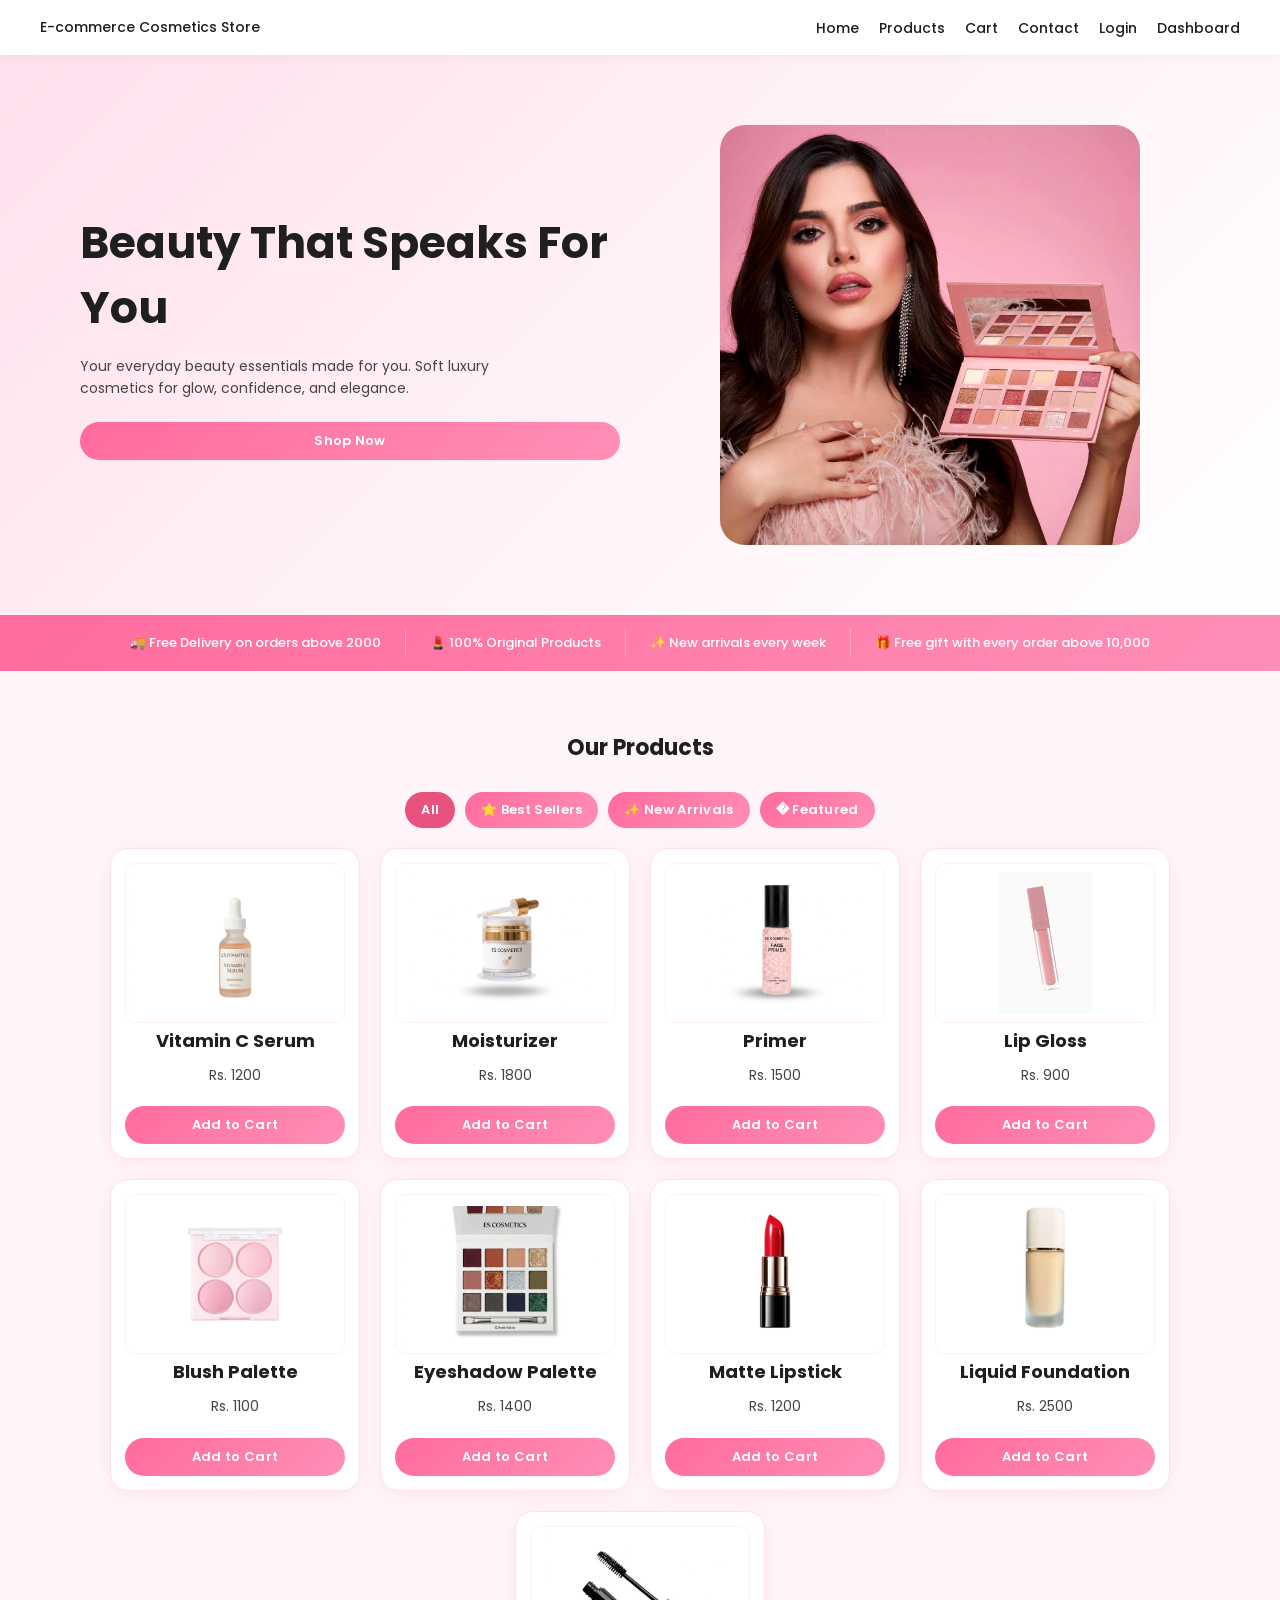
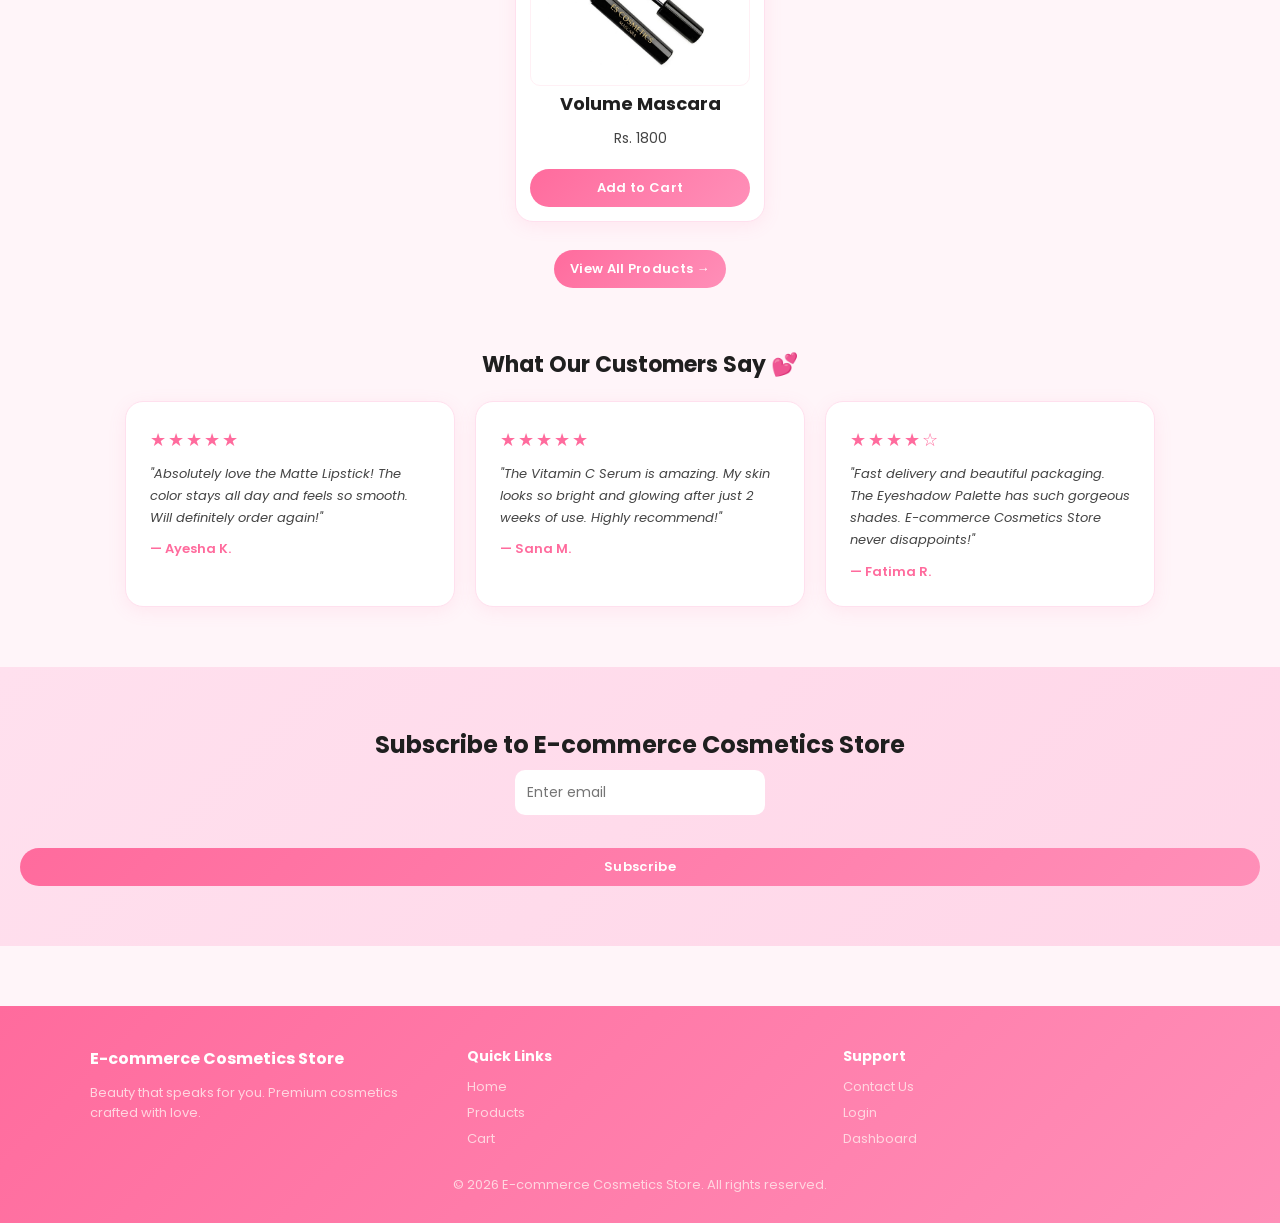
==== index.html @ 3778a5a8 "Final submission - E-commerce Cosmetics Store" ====
<!DOCTYPE html>
<html lang="en">
<head>
<meta charset="UTF-8">
<meta name="viewport" content="width=device-width, initial-scale=1.0">
<title>E-commerce Cosmetics Store</title>
<link href="https://fonts.googleapis.com/css2?family=Poppins:wght@300;400;500;600;700&display=swap" rel="stylesheet">
<link rel="stylesheet" href="cssFile/globalStyles.css">
</head>
<body>

<!-- NAVBAR -->
<nav>
  <a href="index.html">E-commerce Cosmetics Store</a>
  <button class="menu-toggle" id="menuToggle" aria-expanded="false">
    <span></span><span></span><span></span>
  </button>
  <ul id="navMenu">
    <li><a href="index.html">Home</a></li>
    <li><a href="pages/products.html">Products</a></li>
    <li><a href="pages/cart.html">Cart <span id="cartCount"></span></a></li>
    <li><a href="pages/contact.html">Contact</a></li>
    <li><a href="pages/login.html">Login</a></li>
    <li><a href="pages/dashboard.html">Dashboard</a></li>
  </ul>
</nav>

<!-- HERO -->
<section class="hero">
  <div class="hero-text">
    <h1>Beauty That Speaks For You</h1>
    <p>Your everyday beauty essentials made for you. Soft luxury cosmetics for glow, confidence, and elegance.</p>
    <button onclick="window.location.href='pages/products.html'">Shop Now</button>
  </div>
  <div class="hero-img">
    <img src="sources/models.jpeg" alt="Model">
  </div>
</section>

<!-- PROMOTIONAL BANNER -->
<div class="promo-banner">
  <div class="promo-item">🚚 Free Delivery on orders above 2000</div>
  <div class="promo-item">💄 100% Original Products</div>
  <div class="promo-item">✨ New arrivals every week</div>
  <div class="promo-item">🎁 Free gift with every order above 10,000</div>
</div>

<!-- PRODUCTS SECTION WITH FILTER -->
<div class="home-products-section">

  <h2 class="section-title">Our Products</h2>

  <!-- FILTER BUTTONS -->
  <div class="filter-bar">
    <button class="filter-btn active" onclick="homeFilter('all', this)">All</button>
    <button class="filter-btn" onclick="homeFilter('bestseller', this)">⭐ Best Sellers</button>
    <button class="filter-btn" onclick="homeFilter('new', this)">✨ New Arrivals</button>
    <button class="filter-btn" onclick="homeFilter('featured', this)">� Featured</button>
  </div>

  <!-- ALL CARDS WITH TAGS -->
  <div class="card-container" id="homeProducts">

    <!-- BEST SELLERS -->
    <div class="card" data-home="bestseller">
      <img src="sources/vitamin c.jpeg" alt="Vitamin C Serum">
      <h3>Vitamin C Serum</h3>
      <p>Rs. 1200</p>
      <button onclick="addToCart('Vitamin C Serum',1200,this)">Add to Cart</button>
    </div>

    <div class="card" data-home="bestseller">
      <img src="sources/moisturizers.jpeg" alt="Moisturizer">
      <h3>Moisturizer</h3>
      <p>Rs. 1800</p>
      <button onclick="addToCart('Moisturizer',1800,this)">Add to Cart</button>
    </div>

    <div class="card" data-home="bestseller">
      <img src="sources/primerr.jpeg" alt="Primer">
      <h3>Primer</h3>
      <p>Rs. 1500</p>
      <button onclick="addToCart('Primer',1500,this)">Add to Cart</button>
    </div>

    <!-- NEW ARRIVALS -->
    <div class="card" data-home="new">
      <img src="sources/gloss.jpeg" alt="Lip Gloss">
      <h3>Lip Gloss</h3>
      <p>Rs. 900</p>
      <button onclick="addToCart('Lip Gloss',900,this)">Add to Cart</button>
    </div>

    <div class="card" data-home="new">
      <img src="sources/blushes.jpeg" alt="Blush Palette">
      <h3>Blush Palette</h3>
      <p>Rs. 1100</p>
      <button onclick="addToCart('Blush Palette',1100,this)">Add to Cart</button>
    </div>

    <div class="card" data-home="new">
      <img src="sources/palette.jpeg" alt="Eyeshadow Palette">
      <h3>Eyeshadow Palette</h3>
      <p>Rs. 1400</p>
      <button onclick="addToCart('Eyeshadow Palette',1400,this)">Add to Cart</button>
    </div>

    <!-- FEATURED -->
    <div class="card" data-home="featured">
      <img src="sources/lipstick1.jpeg" alt="Matte Lipstick">
      <h3>Matte Lipstick</h3>
      <p>Rs. 1200</p>
      <button onclick="addToCart('Matte Lipstick',1200,this)">Add to Cart</button>
    </div>

    <div class="card" data-home="featured">
      <img src="sources/foundation.jpg" alt="Foundation">
      <h3>Liquid Foundation</h3>
      <p>Rs. 2500</p>
      <button onclick="addToCart('Liquid Foundation',2500,this)">Add to Cart</button>
    </div>

    <div class="card" data-home="featured">
      <img src="sources/maskara.jpeg" alt="Mascara">
      <h3>Volume Mascara</h3>
      <p>Rs. 1800</p>
      <button onclick="addToCart('Volume Mascara',1800,this)">Add to Cart</button>
    </div>

  </div>

  <!-- VIEW ALL BUTTON -->
  <div class="filter-bar">
    <button onclick="window.location.href='pages/products.html'">View All Products →</button>
  </div>

</div>

<!-- CUSTOMER REVIEWS -->
<h2 class="section-title">What Our Customers Say 💕</h2>
<div class="reviews-container">

  <div class="review-card">
    <div class="review-stars">★★★★★</div>
    <p>"Absolutely love the Matte Lipstick! The color stays all day and feels so smooth. Will definitely order again!"</p>
    <div class="review-author">— Ayesha K.</div>
  </div>

  <div class="review-card">
    <div class="review-stars">★★★★★</div>
    <p>"The Vitamin C Serum is amazing. My skin looks so bright and glowing after just 2 weeks of use. Highly recommend!"</p>
    <div class="review-author">— Sana M.</div>
  </div>

  <div class="review-card">
    <div class="review-stars">★★★★☆</div>
    <p>"Fast delivery and beautiful packaging. The Eyeshadow Palette has such gorgeous shades. E-commerce Cosmetics Store never disappoints!"</p>
    <div class="review-author">— Fatima R.</div>
  </div>

</div>

<!-- NEWSLETTER -->
<div class="newsletter">
  <h2>Subscribe to E-commerce Cosmetics Store</h2>
  <input id="subEmail" type="email" placeholder="Enter email">
  <br><br>
  <button onclick="subscribe()">Subscribe</button>
</div>

<!-- FOOTER -->
<footer>
  <div class="footer-container">
    <div>
      <h2>E-commerce Cosmetics Store</h2>
      <p>Beauty that speaks for you. Premium cosmetics crafted with love.</p>
    </div>
    <div>
      <h3>Quick Links</h3>
      <a href="index.html">Home</a>
      <a href="pages/products.html">Products</a>
      <a href="pages/cart.html">Cart</a>
    </div>
    <div>
      <h3>Support</h3>
      <a href="pages/contact.html">Contact Us</a>
      <a href="pages/login.html">Login</a>
      <a href="pages/dashboard.html">Dashboard</a>
    </div>
  </div>
  <p>© 2026 E-commerce Cosmetics Store. All rights reserved.</p>
</footer>

<script src="jsFile/jsFunction.js"></script>
<script>
  window.onload = function(){
    initNavbar();
    updateCartCount();
  };

  function initNavbar() {
    let toggle = document.getElementById('menuToggle');
    let menu = document.getElementById('navMenu');
    if (toggle && menu) {
      toggle.addEventListener('click', () => menu.classList.toggle('open'));
    }
  }

  function homeFilter(type, btn) {
    /* update active button */
    document.querySelectorAll('.filter-btn').forEach(b => b.classList.remove('active'));
    btn.classList.add('active');
    /* show/hide cards */
    document.querySelectorAll('#homeProducts .card').forEach(card => {
      card.style.display = (type === 'all' || card.dataset.home === type) ? 'flex' : 'none';
    });
  }
</script>
</body>
</html>
---- cssFile/globalStyles.css ----
/* =========================================================
   DESIGN SYSTEM — E-commerce Cosmetics Store
   ========================================================= */
:root {
  --brand-primary-color:    #ff6b9d;
  --brand-secondary-color:  #ff8fb8;
  --brand-third-color:      #ffd6e8;
  --brand-fourth-color:     #e8527f;
  --brand-accent-color:     #ffe0ee;

  --bg-main:  #fff5f9;
  --bg-card:  #ffffff;
  --text-primary-color:     #1f1f1f;
  --text-secondary-color:   #444444;
  --text-muted-color:       #888888;
  --text-focus-color:       #ff6b8a;
  --text-highlighted-color: #e05575;

  --border-primary-color:     #ffd6e0;
  --border-secondary-color:   #ff8fa3;
  --border-muted-color:       #f0d0d8;
  --border-focus-color:       #ff6b8a;
  --border-highlighted-color: #e05575;

  --radius-sm: 6px;
  --radius-md: 15px;
  --transition: 0.3s ease;
}

/* =========================================================
   DARK MODE
   ========================================================= */
[data-theme="dark"] {
  --bg-main:  #1a0a10;
  --bg-card:  #2a1020;
  --text-primary-color:     #f5e6ea;
  --text-secondary-color:   #d4b8c0;
  --text-muted-color:       #9a7a85;
  --text-focus-color:       #ff8fb8;
  --text-highlighted-color: #ffccd5;
  --border-primary-color:   #4a2030;
  --border-secondary-color: #ff8fb8;
  --border-muted-color:     #3a1828;
  --border-focus-color:     #ff6b9d;
  --border-highlighted-color: #e8527f;
}

/* =========================================================
   DISCOUNT BADGE on cards
   ========================================================= */
.card {
  position: relative;
}

.badge-discount {
  position: absolute;
  top: 10px;
  left: 10px;
  background: #e8527f;
  color: white;
  font-size: 11px;
  font-weight: 700;
  padding: 3px 8px;
  border-radius: 20px;
  z-index: 2;
  letter-spacing: 0.3px;
}

.price-old {
  text-decoration: line-through;
  color: var(--text-muted-color);
  font-size: 12px;
  margin: 0;
}

.price-new {
  color: var(--brand-primary-color);
  font-weight: 700;
  font-size: 15px;
  margin: 0;
}

/* =========================================================
   SORT + FILTER TOPBAR
   ========================================================= */
.topbar {
  display: flex;
  justify-content: space-between;
  align-items: center;
  flex-wrap: wrap;
  gap: 10px;
  margin: 16px 0 8px;
}

.topbar select {
  width: auto;
  padding: 8px 14px;
  border-radius: 20px;
  font-size: 13px;
  border: 1px solid var(--border-primary-color);
}

/* =========================================================
   ACTIVE FILTER TAG (like cozmetica price tag with X)
   ========================================================= */
.active-filters {
  display: flex;
  flex-wrap: wrap;
  gap: 8px;
  margin: 8px 12px;
}

.filter-tag {
  display: flex;
  align-items: center;
  gap: 6px;
  background: white;
  border: 1px solid var(--border-primary-color);
  border-radius: 20px;
  padding: 4px 12px;
  font-size: 12px;
  color: var(--text-secondary-color);
}

.filter-tag button {
  background: none;
  border: none;
  color: var(--text-muted-color);
  font-size: 14px;
  padding: 0;
  margin: 0;
  width: auto;
  cursor: pointer;
  line-height: 1;
}

.filter-tag button:hover {
  color: var(--brand-primary-color);
  background: none;
  transform: none;
  box-shadow: none;
}

/* =========================================================
   ACCORDION FILTER SIDEBAR (categories page)
   ========================================================= */
.filter-layout {
  display: flex;
  gap: 24px;
  align-items: flex-start;
  max-width: 1100px;
  margin: 0 auto;
  padding: 0 20px;
}

.filter-sidebar {
  width: 220px;
  min-width: 200px;
  background: white;
  border-radius: var(--radius-md);
  box-shadow: 0 4px 18px rgba(255,107,157,0.1);
  border: 1px solid #ffe0ee;
  padding: 16px 0;
  flex-shrink: 0;
}

.filter-sidebar h3 {
  padding: 0 16px 12px;
  font-size: 14px;
  font-weight: 700;
  text-transform: uppercase;
  letter-spacing: 0.5px;
  color: var(--text-primary-color);
  border-bottom: 1px solid #ffe0ee;
  margin-bottom: 0;
}

.accordion-item {
  border-bottom: 1px solid #ffe0ee;
}

.accordion-header {
  display: flex;
  justify-content: space-between;
  align-items: center;
  padding: 12px 16px;
  cursor: pointer;
  font-size: 14px;
  font-weight: 500;
  color: var(--text-primary-color);
  transition: background var(--transition);
  user-select: none;
}

.accordion-header:hover { background: #fff5f9; }

.accordion-header span { font-size: 16px; color: var(--brand-primary-color); }

.accordion-body {
  max-height: 0;
  overflow: hidden;
  transition: max-height 0.35s ease;
}

.accordion-body a {
  display: block;
  padding: 8px 16px 8px 28px;
  font-size: 13px;
  color: var(--text-secondary-color);
  text-decoration: none;
  transition: color var(--transition);
}

.accordion-body a:hover { color: var(--brand-primary-color); }

.accordion-header.active { color: var(--brand-primary-color); background: #fff5f9; }
.accordion-header.active span { transform: none; }

.filter-sidebar-bottom {
  padding: 14px 16px 4px;
}

.filter-sidebar-bottom input {
  margin-bottom: 8px;
}

.filter-products-area { flex: 1; }

@media (max-width: 768px) {
  .filter-layout { flex-direction: column; }
  .filter-sidebar { width: 100%; min-width: unset; }
}
body {
  margin: 0;
  font-family: 'Poppins', sans-serif;
  background: var(--bg-main);
  color: var(--text-primary-color);
}

html { scroll-behavior: smooth; }

h1 { font-size: 44px; margin: 0; color: var(--text-primary-color); }
h2 { font-size: 24px; margin: 0 0 8px; color: var(--text-primary-color); }
h3 { font-size: 18px; margin: 0 0 6px; color: var(--text-primary-color); }
h4 { font-size: 15px; margin: 0 0 4px; color: var(--text-secondary-color); }
p  { font-size: 14px; line-height: 1.6; color: var(--text-secondary-color); margin: 0 0 8px; }

/* =========================================================
   BUTTON
   ========================================================= */
button {
  padding: 9px 16px;
  border: none;
  border-radius: 20px;
  background: linear-gradient(135deg, #ff6b9d, #ff8fb8);
  color: white;
  cursor: pointer;
  font-weight: 600;
  font-family: 'Poppins', sans-serif;
  font-size: 13px;
  transition: var(--transition);
  margin-top: 8px;
  width: 100%;
  letter-spacing: 0.3px;
}

button:hover {
  background: linear-gradient(135deg, #e8527f, #ff6b9d);
  transform: translateY(-2px);
  box-shadow: 0 6px 16px rgba(255, 107, 157, 0.45);
}

/* Buy Now — soft outline style */
button.btn-outline {
  background: white;
  color: #ff6b9d;
  border: 2px solid #ff6b9d;
  margin-top: 6px;
  font-weight: 600;
}

button.btn-outline:hover {
  background: linear-gradient(135deg, #ff6b9d, #ff8fb8);
  color: white;
  border-color: transparent;
}

/* =========================================================
   LINK BUTTON
   ========================================================= */
.link-button {
  display: inline-block;
  padding: 9px 20px;
  border-radius: 25px;
  background: var(--brand-primary-color);
  color: white;
  text-decoration: none;
  font-size: 14px;
  font-weight: 600;
  transition: var(--transition);
}

.link-button:hover {
  background: var(--brand-fourth-color);
  transform: translateY(-2px);
}

/* =========================================================
   SELECT
   ========================================================= */
select {
  width: 100%;
  padding: 10px 12px;
  border: 1px solid var(--border-primary-color);
  border-radius: var(--radius-sm);
  background: white;
  color: var(--text-primary-color);
  font-family: 'Poppins', sans-serif;
  font-size: 14px;
  cursor: pointer;
  transition: var(--transition);
  box-sizing: border-box;
}

select:hover  { border-color: var(--border-secondary-color); }
select:focus  { outline: none; border-color: var(--border-focus-color); }
select:disabled { opacity: 0.5; cursor: not-allowed; }

.select-container { position: relative; width: 100%; }

/* =========================================================
   NAVBAR
   ========================================================= */
nav {
  display: flex;
  justify-content: space-between;
  align-items: center;
  padding: 15px 40px;
  background: white;
  box-shadow: 0 2px 10px rgba(0,0,0,0.05);
  position: sticky;
  top: 0;
  z-index: 100;
}

nav > a {
  color: var(--brand-primary-color);
  font-weight: 700;
  font-size: 22px;
  text-decoration: none;
}

nav ul {
  display: flex;
  gap: 20px;
  list-style: none;
  margin: 0;
  padding: 0;
  align-items: center;
}

nav a {
  text-decoration: none;
  color: var(--text-primary-color);
  font-weight: 500;
  font-size: 14px;
  transition: color var(--transition);
}

nav a:hover { color: var(--brand-primary-color); }

nav li { position: relative; }

nav .dropdown-menu {
  display: none;
  position: absolute;
  top: 100%;
  left: 0;
  background: white;
  border: 1px solid var(--border-primary-color);
  border-radius: var(--radius-sm);
  min-width: 160px;
  box-shadow: 0 4px 12px rgba(0,0,0,0.1);
  flex-direction: column;
  padding: 6px 0;
}

nav .dropdown:hover .dropdown-menu { display: flex; }

nav .dropdown-menu a { padding: 8px 16px; display: block; font-size: 13px; }

nav button {
  padding: 7px 18px;
  font-size: 13px;
  border-radius: 20px;
  margin-top: 0;
  width: auto;
}

nav button:hover { transform: none; box-shadow: none; }

/* filter bar buttons also not full width */
.filter-btn { width: auto; }
.filter-bar button { width: auto; }
.form-container button { width: 100%; }
.checkout-form button  { width: 100%; }
.stat-card button      { width: auto; }

/* =========================================================
   HAMBURGER
   ========================================================= */
.menu-toggle {
  display: none;
  flex-direction: column;
  gap: 5px;
  cursor: pointer;
  background: none;
  border: none;
  padding: 4px;
  box-shadow: none;
  border-radius: 0;
  transform: none;
}

.menu-toggle:hover { background: none; box-shadow: none; transform: none; }

.menu-toggle span {
  display: block;
  width: 24px;
  height: 2px;
  background: var(--text-primary-color);
  border-radius: 2px;
}

/* =========================================================
   MOBILE NAVBAR
   ========================================================= */
@media (max-width: 768px) {
  .menu-toggle { display: flex; }

  nav ul {
    display: none;
    flex-direction: column;
    gap: 0;
    position: absolute;
    top: 60px;
    left: 0;
    width: 100%;
    background: white;
    box-shadow: 0 4px 10px rgba(0,0,0,0.1);
    padding: 10px 0;
  }

  nav ul.open { display: flex; }
  nav ul li   { padding: 10px 20px; }
  nav ul li a { font-size: 15px; }

  nav .dropdown:hover .dropdown-menu { display: none; }
  nav .dropdown-menu { position: static; box-shadow: none; border: none; }
}

/* =========================================================
   PAGE CONTENT
   ========================================================= */
.page {
  max-width: 1100px;
  margin: 0 auto;
  padding: 30px 20px;
}

/* =========================================================
   HERO
   ========================================================= */
.hero {
  display: flex;
  align-items: center;
  justify-content: space-between;
  padding: 70px 80px;
  gap: 40px;
  background: linear-gradient(135deg, #ffe0ee 0%, #fff5f9 60%, #ffffff 100%);
}

.hero-text { flex: 1; }

.hero-text p { margin-top: 15px; max-width: 420px; }

.hero-text button { margin-top: 15px; }

.hero-img {
  flex: 1;
  display: flex;
  justify-content: center;
  align-items: center;
}

.hero-img img {
  width: 100%;
  max-width: 420px;
  height: 420px;
  object-fit: contain;
  border-radius: 25px;
  mix-blend-mode: multiply;
  filter: contrast(1.05) brightness(1.05);
}

/* =========================================================
   CONTACT PAGE — split layout like Wix sample
   ========================================================= */
.contact-page {
  display: flex;
  gap: 60px;
  max-width: 1000px;
  margin: 60px auto;
  padding: 0 30px;
  flex-wrap: wrap;
  align-items: flex-start;
}

.contact-left {
  flex: 1;
  min-width: 260px;
}

.contact-left h1 {
  font-size: 38px;
  color: var(--brand-primary-color);
  margin-bottom: 10px;
}

.contact-tagline {
  color: var(--brand-primary-color);
  font-weight: 600;
  font-size: 15px;
  margin-bottom: 12px;
}

.contact-detail {
  display: flex;
  align-items: flex-start;
  gap: 12px;
  margin: 16px 0;
}

.contact-detail span { font-size: 22px; margin-top: 2px; }
.contact-detail p    { margin: 2px 0; font-size: 13px; }

.social-links {
  display: flex;
  gap: 12px;
  margin-top: 20px;
}

.social-links a {
  font-size: 20px;
  background: #fff0f5;
  border: 1px solid #ffd6e0;
  border-radius: 12px;
  width: 46px;
  height: 46px;
  display: flex;
  align-items: center;
  justify-content: center;
  text-decoration: none;
  color: var(--brand-primary-color);
  transition: var(--transition);
}

.social-links a:hover { transform: translateY(-3px); box-shadow: 0 6px 16px rgba(255,107,157,0.3); }
.social-links a[title="Instagram"]:hover { background: #e1306c; color: white; border-color: #e1306c; }
.social-links a[title="WhatsApp"]:hover  { background: #25d366; color: white; border-color: #25d366; }
.social-links a[title="TikTok"]:hover    { background: #000000; color: white; border-color: #000000; }
.social-links a[title="Email"]:hover     { background: var(--brand-primary-color); color: white; border-color: var(--brand-primary-color); }

.contact-right {
  flex: 1;
  min-width: 280px;
  background: white;
  border-radius: 18px;
  padding: 32px;
  box-shadow: 0 4px 20px rgba(255,107,157,0.1);
  border: 1px solid #ffe0ee;
}

.contact-name-row {
  display: flex;
  gap: 16px;
}

.contact-name-row > div { flex: 1; }

.contact-right button {
  width: 100%;
  margin-top: 8px;
  padding: 12px;
  border-radius: 25px;
  font-size: 15px;
}

@media (max-width: 768px) {
  .contact-page { flex-direction: column; gap: 30px; }
  .contact-name-row { flex-direction: column; gap: 0; }
}
.contact-layout {
  display: flex;
  gap: 30px;
  flex-wrap: wrap;
  margin-top: 30px;
}

.contact-form-box {
  flex: 1;
  min-width: 280px;
  background: white;
  border-radius: 18px;
  padding: 30px;
  box-shadow: 0 4px 18px rgba(255,107,157,0.1);
  border: 1px solid #ffe0ee;
}

.contact-form-box h3 {
  margin-bottom: 20px;
  color: var(--brand-primary-color);
}

.contact-form-box button {
  width: 100%;
  margin-top: 8px;
  padding: 12px;
  border-radius: 25px;
  font-size: 15px;
}

.contact-info-box {
  flex: 1;
  min-width: 260px;
  display: flex;
  flex-direction: column;
  gap: 16px;
}

.contact-info-card {
  display: flex;
  align-items: flex-start;
  gap: 16px;
  background: white;
  border-radius: 14px;
  padding: 18px 20px;
  box-shadow: 0 4px 14px rgba(255,107,157,0.08);
  border: 1px solid #ffe0ee;
  transition: transform var(--transition), box-shadow var(--transition);
}

.contact-info-card:hover {
  transform: translateY(-3px);
  box-shadow: 0 8px 22px rgba(255,107,157,0.2);
}

.contact-info-icon {
  font-size: 28px;
  min-width: 40px;
  text-align: center;
}

.contact-info-card h4 {
  color: var(--brand-primary-color);
  font-size: 14px;
  font-weight: 600;
  margin-bottom: 4px;
  text-transform: none;
  letter-spacing: 0;
}

.contact-info-card p {
  font-size: 13px;
  margin: 2px 0;
  color: var(--text-secondary-color);
}

.social-links {
  display: flex;
  flex-wrap: wrap;
  gap: 8px;
  margin-top: 4px;
}

.social-links a {
  font-size: 12px;
  font-weight: 500;
  color: var(--brand-primary-color);
  background: #fff0f5;
  padding: 4px 12px;
  border-radius: 20px;
  text-decoration: none;
  border: 1px solid #ffd6e0;
  transition: var(--transition);
}

.social-links a:hover {
  background: var(--brand-primary-color);
  color: white;
}

/* =========================================================
   PROMOTIONAL BANNER
   ========================================================= */
.promo-banner {
  display: flex;
  flex-wrap: wrap;
  justify-content: center;
  gap: 0;
  background: linear-gradient(135deg, #ff6b9d, #ff8fb8);
  padding: 14px 20px;
}

.promo-item {
  color: white;
  font-size: 13px;
  font-weight: 500;
  padding: 4px 24px;
  border-right: 1px solid rgba(255,255,255,0.3);
}

.promo-item:last-child { border-right: none; }

/* =========================================================
   CUSTOMER REVIEWS
   ========================================================= */
.reviews-container {
  display: flex;
  flex-wrap: wrap;
  justify-content: center;
  gap: 20px;
  padding: 0 40px;
  margin: 20px 0 60px;
}

.review-card {
  display: flex;
  flex-direction: column;
  background: white;
  border-radius: 18px;
  padding: 24px;
  width: 280px;
  box-shadow: 0 4px 18px rgba(255,107,157,0.1);
  border: 1px solid #ffe0ee;
  gap: 10px;
  transition: transform var(--transition), box-shadow var(--transition);
}

.review-card:hover {
  transform: translateY(-4px);
  box-shadow: 0 10px 28px rgba(255,107,157,0.25);
}

.review-stars {
  color: #ff6b9d;
  font-size: 18px;
  letter-spacing: 2px;
}

.review-card p {
  font-size: 13px;
  line-height: 1.7;
  color: var(--text-secondary-color);
  font-style: italic;
  margin: 0;
}

.review-author {
  font-size: 13px;
  font-weight: 600;
  color: var(--brand-primary-color);
}

/* =========================================================
   CART PAGE
   ========================================================= */
.cart-header {
  display: flex;
  align-items: center;
  gap: 12px;
  margin-bottom: 20px;
  justify-content: center;
}

.cart-count-badge {
  background: var(--brand-third-color);
  color: var(--brand-primary-color);
  font-size: 12px;
  font-weight: 600;
  padding: 4px 12px;
  border-radius: 20px;
}

/* cart layout — table on top, summary box centered below */
.cart-table-wrap {
  max-width: 860px;
  margin: 0 auto 30px;
}

.qty-control {
  display: flex;
  align-items: center;
  gap: 8px;
}

.qty-control button {
  width: 28px;
  height: 28px;
  padding: 0;
  border-radius: 50%;
  font-size: 16px;
  font-weight: 700;
  margin: 0;
  display: flex;
  align-items: center;
  justify-content: center;
  background: var(--brand-third-color);
  color: var(--brand-primary-color);
  border: 1px solid var(--border-primary-color);
}

.qty-control button:hover {
  background: var(--brand-primary-color);
  color: white;
  transform: none;
  box-shadow: none;
}

.qty-control span {
  font-weight: 600;
  font-size: 15px;
  min-width: 20px;
  text-align: center;
}

.btn-remove {
  background: none;
  border: none;
  font-size: 18px;
  cursor: pointer;
  padding: 4px 8px;
  border-radius: 6px;
  width: auto;
  margin: 0;
}

.btn-remove:hover {
  background: #ffe0ee;
  transform: none;
  box-shadow: none;
}

/* SUMMARY BOX — centered */
.cart-summary {
  max-width: 500px;
  margin: 0 auto 40px;
  background: white;
  border-radius: 20px;
  padding: 28px 32px;
  box-shadow: 0 8px 30px rgba(255,107,157,0.15);
  border: 1px solid #ffe0ee;
}

.cart-summary-row {
  display: flex;
  justify-content: space-between;
  font-size: 15px;
  color: var(--text-secondary-color);
  margin-bottom: 12px;
}

.cart-summary-divider {
  border-top: 1px solid #ffe0ee;
  margin: 16px 0;
}

.cart-summary-total {
  display: flex;
  justify-content: space-between;
  font-size: 18px;
  font-weight: 700;
  color: var(--text-primary-color);
  margin-bottom: 6px;
}

.cart-summary-note {
  font-size: 11px;
  color: var(--text-muted-color);
  margin-bottom: 20px;
}

.cart-summary button {
  width: 100%;
  margin-top: 10px;
  padding: 14px;
  font-size: 15px;
  border-radius: 30px;
}

.cart-empty-state {
  display: flex;
  flex-direction: column;
  align-items: center;
  padding: 40px 20px;
  gap: 12px;
}

.cart-empty-icon { font-size: 48px; }
.cart-empty-state p { color: var(--text-muted-color); font-size: 15px; }
.cart-empty-state button { width: auto; padding: 10px 28px; }

.free-gift-msg {
  background: linear-gradient(135deg, #fff0f5, #ffe0ee);
  border: 1px solid var(--border-primary-color);
  border-radius: 10px;
  padding: 10px 14px;
  font-size: 13px;
  font-weight: 600;
  color: var(--brand-primary-color);
  text-align: center;
  margin-bottom: 10px;
}

.gift-progress {
  font-size: 12px;
  color: var(--brand-primary-color);
  font-weight: 500;
  text-align: center;
  margin-bottom: 8px;
  background: #fff0f5;
  padding: 8px 12px;
  border-radius: 10px;
  border: 1px dashed var(--brand-secondary-color);
}

/* hidden utility */
.hidden { display: none; }

/* =========================================================
   SHOP TOPBAR — title + search + Featured dropdown
   ========================================================= */
.shop-topbar {
  display: flex;
  justify-content: space-between;
  align-items: center;
  flex-wrap: wrap;
  gap: 12px;
  max-width: 1200px;
  margin: 24px auto 8px;
  padding: 0 20px;
}

.shop-topbar h2 { margin: 0; }

.shop-topbar-right {
  display: flex;
  align-items: center;
  gap: 12px;
  flex-wrap: wrap;
}

.shop-topbar-right input {
  width: 220px;
  padding: 11px 18px;
  border-radius: 30px;
  border: 1.5px solid #f0d0d8;
  background: white;
  font-size: 13px;
  box-shadow: 0 2px 10px rgba(255,107,157,0.08);
}

.shop-topbar-right select {
  width: auto;
  min-width: 160px;
  padding: 11px 40px 11px 20px;
  border-radius: 30px;
  font-size: 14px;
  font-weight: 500;
  border: 1.5px solid #f0d0d8;
  background: white;
  color: var(--text-primary-color);
  box-shadow: 0 2px 10px rgba(255,107,157,0.08);
  appearance: none;
  background-image: url("data:image/svg+xml,%3Csvg xmlns='http://www.w3.org/2000/svg' width='12' height='8' viewBox='0 0 12 8'%3E%3Cpath d='M1 1l5 5 5-5' stroke='%23888' stroke-width='1.5' fill='none' stroke-linecap='round'/%3E%3C/svg%3E");
  background-repeat: no-repeat;
  background-position: right 16px center;
  cursor: pointer;
}

/* =========================================================
   SHOP LAYOUT — sidebar + products
   ========================================================= */
.shop-layout {
  display: flex;
  gap: 24px;
  max-width: 1200px;
  margin: 0 auto;
  padding: 0 20px 40px;
  align-items: flex-start;
}

.shop-products { flex: 1; }

.shop-products .product-grid {
  display: flex;
  flex-wrap: wrap;
  gap: 16px;
  justify-content: flex-start;
}

.sidebar-inputs {
  padding: 10px 16px 14px;
  display: flex;
  flex-direction: column;
  gap: 8px;
}

.sidebar-inputs input { margin: 0; }
.sidebar-inputs button { width: 100%; margin-top: 0; }

/* open by default */
.accordion-open { max-height: 300px; }

.acc-link {
  display: block;
  padding: 8px 16px 8px 24px;
  font-size: 13px;
  color: var(--text-secondary-color);
  text-decoration: none;
  transition: color var(--transition), background var(--transition);
  border-radius: 6px;
}

.acc-link:hover { color: var(--brand-primary-color); background: #fff5f9; }
.acc-link.active-link { color: var(--brand-primary-color); font-weight: 600; }

@media (max-width: 768px) {
  .shop-layout { flex-direction: column; }
  .filter-sidebar { width: 100%; }
  .shop-products .product-grid { justify-content: center; }
}

/* =========================================================
   PAGE CARDS — Explore Our Store section on home
   ========================================================= */
.page-card {
  display: flex;
  flex-direction: column;
  align-items: center;
  justify-content: center;
  background: white;
  border-radius: 18px;
  padding: 24px 20px;
  width: 160px;
  text-align: center;
  box-shadow: 0 4px 18px rgba(255, 107, 157, 0.1);
  border: 1px solid #ffe0ee;
  cursor: pointer;
  transition: transform var(--transition), box-shadow var(--transition);
  gap: 6px;
}

.page-card:hover {
  transform: translateY(-6px);
  box-shadow: 0 12px 28px rgba(255, 107, 157, 0.3);
  border-color: #ff6b9d;
}

.page-card-icon { font-size: 36px; margin-bottom: 6px; }
.page-card h3   { font-size: 15px; margin: 0; color: var(--brand-primary-color); }
.page-card p    { font-size: 11px; color: var(--text-muted-color); margin: 0; }

/* =========================================================
   COZMETICA-STYLE PRODUCT CARD (bigger, 2-col look)
   ========================================================= */
.product-grid {
  display: flex;
  flex-wrap: wrap;
  justify-content: center;
  gap: 16px;
  padding: 0 20px;
  margin: 20px 0;
}

.product-card {
  display: flex;
  flex-direction: column;
  background: white;
  border-radius: 14px;
  width: 280px;
  overflow: hidden;
  box-shadow: 0 4px 18px rgba(255, 107, 157, 0.1);
  border: 1px solid #ffe0ee;
  cursor: pointer;
  transition: transform var(--transition), box-shadow var(--transition);
  position: relative;
}

.product-card:hover {
  transform: translateY(-5px);
  box-shadow: 0 12px 28px rgba(255, 107, 157, 0.3);
  border-color: #ff6b9d;
}

.product-card img {
  width: 100%;
  height: 240px;
  object-fit: contain;
  background: #fff8fb;
  padding: 12px;
  box-sizing: border-box;
}

.product-card-body {
  padding: 14px 16px 16px;
  display: flex;
  flex-direction: column;
  gap: 6px;
}

.product-card-body h3    { font-size: 15px; margin: 0; color: var(--text-primary-color); }
.product-card-body .price-new { color: var(--brand-primary-color); font-weight: 700; font-size: 16px; margin: 0; }
.product-card-body .price-old { text-decoration: line-through; color: var(--text-muted-color); font-size: 12px; margin: 0; }
.product-card-body button { margin-top: 4px; }

/* price area fixed height so buttons always align */
.price-area {
  min-height: 44px;
  display: flex;
  flex-direction: column;
  justify-content: flex-end;
}

.product-card .badge-discount {
  position: absolute;
  top: 10px;
  right: 10px;
  left: auto;
  background: #e8527f;
  color: white;
  font-size: 12px;
  font-weight: 700;
  padding: 4px 10px;
  border-radius: 20px;
  z-index: 2;
}

/* =========================================================
   SECTION TITLE
   ========================================================= */
.section-title {
  text-align: center;
  margin: 60px 0 20px;
  font-size: 22px;
}

/* =========================================================
   CARD SYSTEM
   ========================================================= */
.card-container {
  display: flex;
  flex-wrap: wrap;
  justify-content: center;
  gap: 20px;
  padding: 0 40px;
  margin: 20px 0;
}

.card {
  display: flex;
  flex-direction: column;
  background: #ffffff;
  border-radius: 18px;
  padding: 14px;
  width: 220px;
  text-align: center;
  box-shadow: 0 4px 18px rgba(255, 107, 157, 0.1);
  transition: transform var(--transition), box-shadow var(--transition);
  cursor: pointer;
  border: 1px solid #ffe0ee;
  gap: 4px;
}

.card:hover {
  transform: scale(1.06);
  box-shadow: 0 12px 28px rgba(255, 107, 157, 0.3);
  border: 1px solid #ff6b9d;
}

.card img {
  width: 100%;
  height: 160px;
  object-fit: contain;
  border-radius: 10px;
  transition: transform var(--transition);
  background: #ffffff;
  padding: 8px;
  box-sizing: border-box;
  border: 1px solid #fff0f5;
}
.card:hover img { transform: scale(1.08); }

.card a {
  background: none;
  color: var(--brand-primary-color);
  text-decoration: none;
  font-size: 13px;
  margin-top: 4px;
}

.card a:hover { background: none; color: var(--brand-fourth-color); text-decoration: underline; }

/* =========================================================
   NEWSLETTER
   ========================================================= */
.newsletter {
  text-align: center;
  padding: 60px 20px;
  background: linear-gradient(135deg, #ffe0ee, #ffd6e8);
  margin-top: 60px;
}

.newsletter input {
  padding: 12px;
  width: 250px;
  border: none;
  border-radius: 10px;
  font-family: 'Poppins', sans-serif;
  font-size: 14px;
}

/* =========================================================
   FORM SYSTEM
   ========================================================= */
.form-container {
  max-width: 480px;
  margin: 40px auto;
  background: var(--bg-card);
  padding: 30px;
  border-radius: var(--radius-md);
  box-shadow: 0 4px 20px rgba(0,0,0,0.09);
}

form div { margin-bottom: 14px; }

label {
  display: block;
  font-size: 13px;
  font-weight: 500;
  margin-bottom: 4px;
  color: var(--text-secondary-color);
}

input {
  width: 100%;
  padding: 10px 12px;
  border: 1px solid var(--border-primary-color);
  border-radius: var(--radius-sm);
  font-family: 'Poppins', sans-serif;
  font-size: 14px;
  transition: var(--transition);
  box-sizing: border-box;
}

input:focus {
  outline: none;
  border-color: var(--border-focus-color);
  box-shadow: 0 0 0 3px rgba(255,77,109,0.12);
}

form textarea {
  width: 100%;
  padding: 10px 12px;
  border: 1px solid var(--border-primary-color);
  border-radius: var(--radius-sm);
  font-family: 'Poppins', sans-serif;
  font-size: 14px;
  resize: vertical;
  box-sizing: border-box;
  transition: var(--transition);
}

form textarea:focus {
  outline: none;
  border-color: var(--border-focus-color);
  box-shadow: 0 0 0 3px rgba(255,77,109,0.12);
}

/* =========================================================
   TABLE SYSTEM
   ========================================================= */
.table-container {
  width: 100%;
  overflow-x: auto;
  margin-top: 20px;
}

table {
  width: 100%;
  border-collapse: collapse;
  border-radius: var(--radius-md);
  overflow: hidden;
  font-size: 14px;
}

table thead { background: var(--brand-primary-color); color: white; }

table th {
  padding: 12px 16px;
  text-align: left;
  font-weight: 600;
  font-size: 13px;
}

table td {
  padding: 11px 16px;
  color: var(--text-secondary-color);
  vertical-align: middle;
}

table tbody tr:nth-child(odd)  { background: #fff5f7; }
table tbody tr:nth-child(even) { background: #ffe5ec; }
table tbody tr:hover           { background: #ffc2d1; cursor: pointer; }
table tbody tr:last-child td   { border-bottom: none; }

td { word-break: break-word; }

.table-empty        { text-align: center; padding: 20px; color: var(--text-muted-color); }
.table-row-selected { background: var(--brand-third-color) !important; }

/* =========================================================
   FILTER BAR
   ========================================================= */
.filter-bar {
  display: flex;
  flex-wrap: wrap;
  justify-content: center;
  gap: 10px;
  margin: 20px 12px;
  align-items: center;
}

.filter-btn { padding: 8px 16px; border-radius: 20px; font-size: 13px; }
.filter-btn.active { background: var(--brand-fourth-color); }

/* =========================================================
   CHECKOUT LAYOUT
   ========================================================= */
.checkout-layout {
  display: flex;
  gap: 24px;
  max-width: 1000px;
  margin: 40px auto;
  padding: 0 20px;
  flex-wrap: wrap;
}

.checkout-form {
  flex: 2;
  background: var(--bg-card);
  padding: 24px;
  border-radius: var(--radius-md);
  box-shadow: 0 4px 15px rgba(0,0,0,0.08);
  min-width: 280px;
}

.order-summary {
  flex: 1;
  background: #fff0f5;
  padding: 24px;
  border-radius: var(--radius-md);
  box-shadow: 0 4px 15px rgba(0,0,0,0.08);
  height: fit-content;
  min-width: 220px;
}

/* =========================================================
   DASHBOARD STAT CARDS
   ========================================================= */
.stat-container {
  display: flex;
  flex-wrap: wrap;
  justify-content: center;
  gap: 20px;
  margin: 30px 20px;
}

.stat-card {
  display: flex;
  flex-direction: column;
  align-items: center;
  justify-content: center;
  background: white;
  border-radius: var(--radius-md);
  padding: 24px 30px;
  min-width: 160px;
  text-align: center;
  box-shadow: 0 8px 20px rgba(0,0,0,0.06);
  cursor: pointer;
  transition: transform var(--transition), box-shadow var(--transition);
  border-top: 4px solid var(--brand-primary-color);
}

.stat-card:hover {
  transform: translateY(-4px);
  box-shadow: 0 10px 24px rgba(255,77,109,0.3);
}

/* =========================================================
   ABOUT PAGE
   ========================================================= */
.about-container {
  max-width: 900px;
  margin: 60px auto;
  padding: 30px;
  line-height: 1.9;
  font-size: 16px;
  color: #2a2a2a;
}

.about-quote {
  text-align: center;
  margin-top: 30px;
  font-style: italic;
  font-size: 18px;
  color: #444;
  border-left: 4px solid var(--brand-primary-color);
  padding-left: 16px;
}

/* =========================================================
   FOOTER
   ========================================================= */
footer {
  background: linear-gradient(135deg, #ff6b9d, #ff8fb8);
  color: white;
  padding: 40px 20px 20px;
  margin-top: 60px;
  text-align: center;
}

.footer-container {
  display: flex;
  flex-wrap: wrap;
  justify-content: space-between;
  gap: 30px;
  max-width: 1100px;
  margin: 0 auto 20px;
  text-align: left;
}

.footer-container > div { flex: 1; min-width: 160px; }

footer a     { color: #ffd6e0; text-decoration: none; font-size: 13px; display: block; margin-bottom: 6px; }
footer a:hover { color: white; text-decoration: underline; }
footer p     { color: #ffd6e0; font-size: 13px; }
footer h2    { color: white; font-size: 16px; margin-bottom: 12px; }
footer h3    { color: white; font-size: 14px; margin-bottom: 10px; }

/* =========================================================
   RESPONSIVE
   ========================================================= */
@media (max-width: 768px) {
  .hero { flex-direction: column; padding: 40px 20px; }
  .hero-img img { height: 280px; }
  .checkout-layout { flex-direction: column; }
  .stat-container  { gap: 14px; }
  .stat-card       { min-width: 130px; padding: 18px 20px; }
  .card            { width: 160px; }
  .card img        { height: 150px; }
}
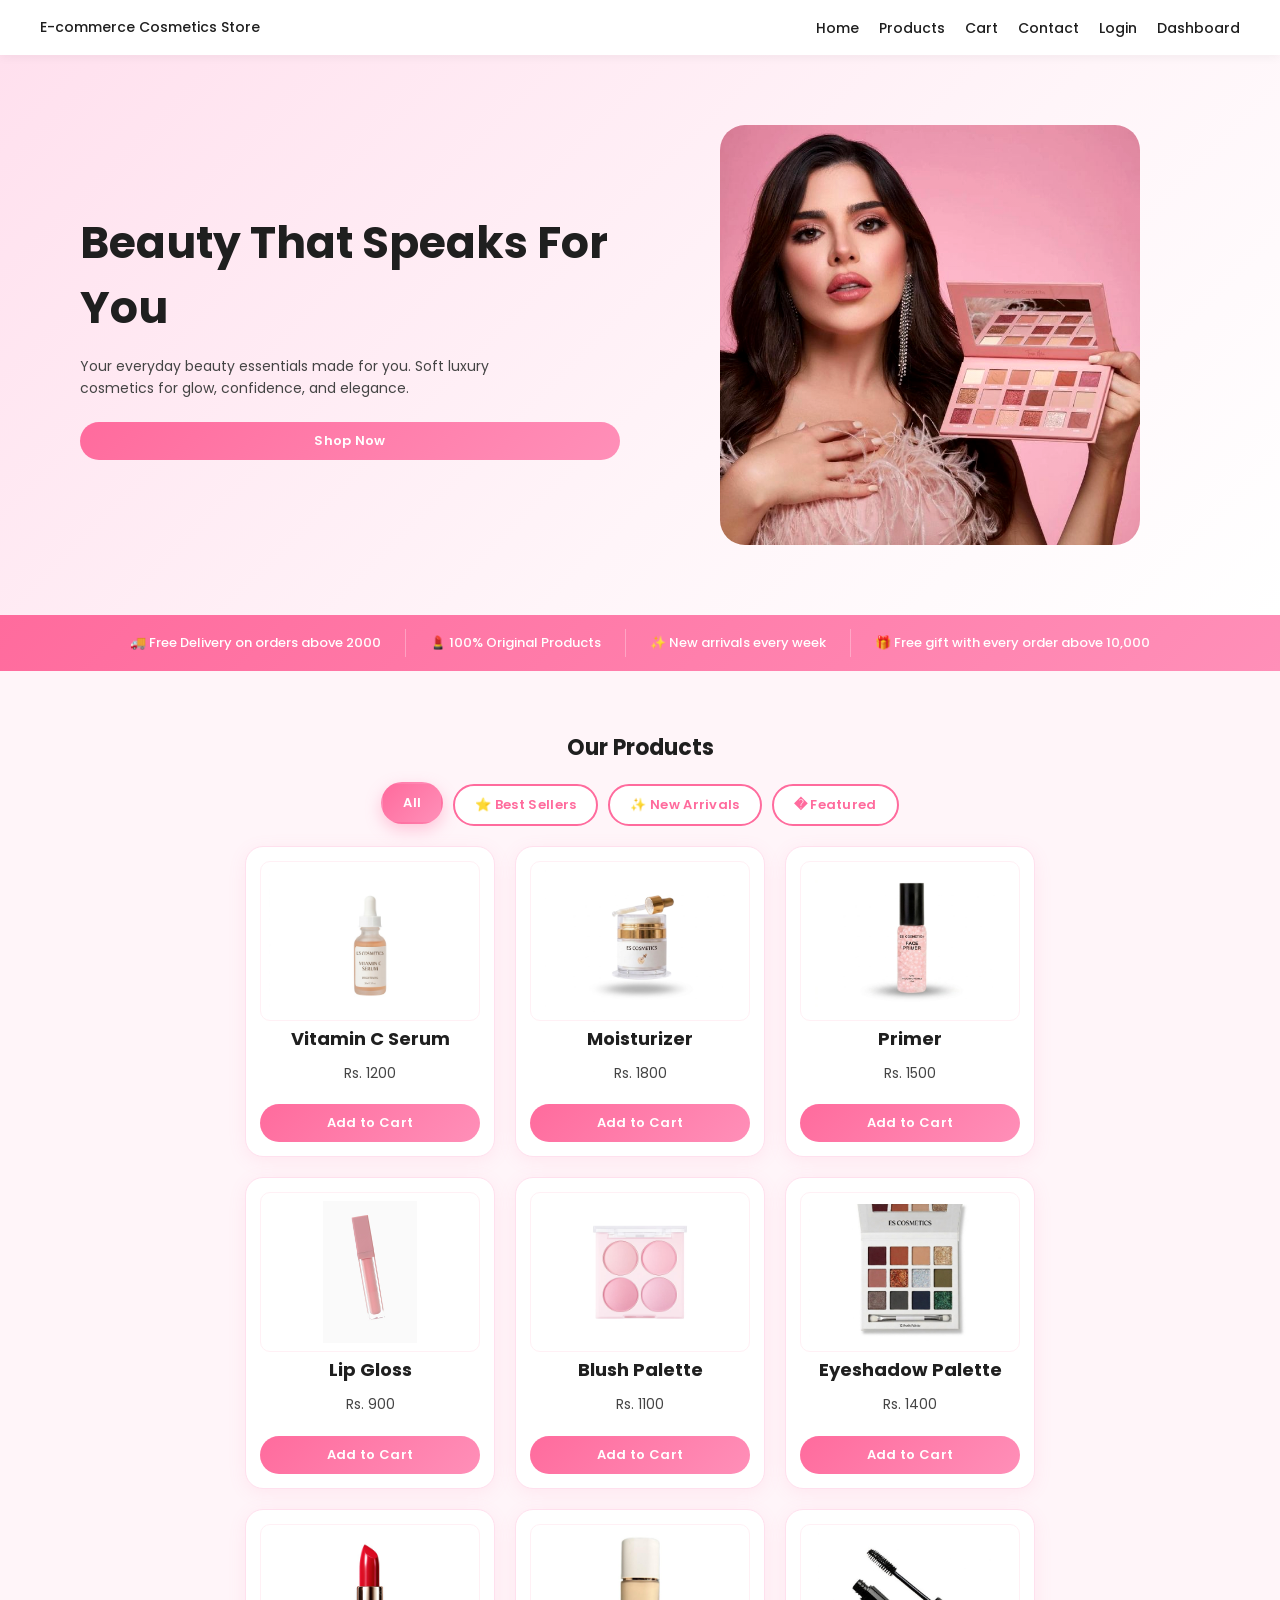
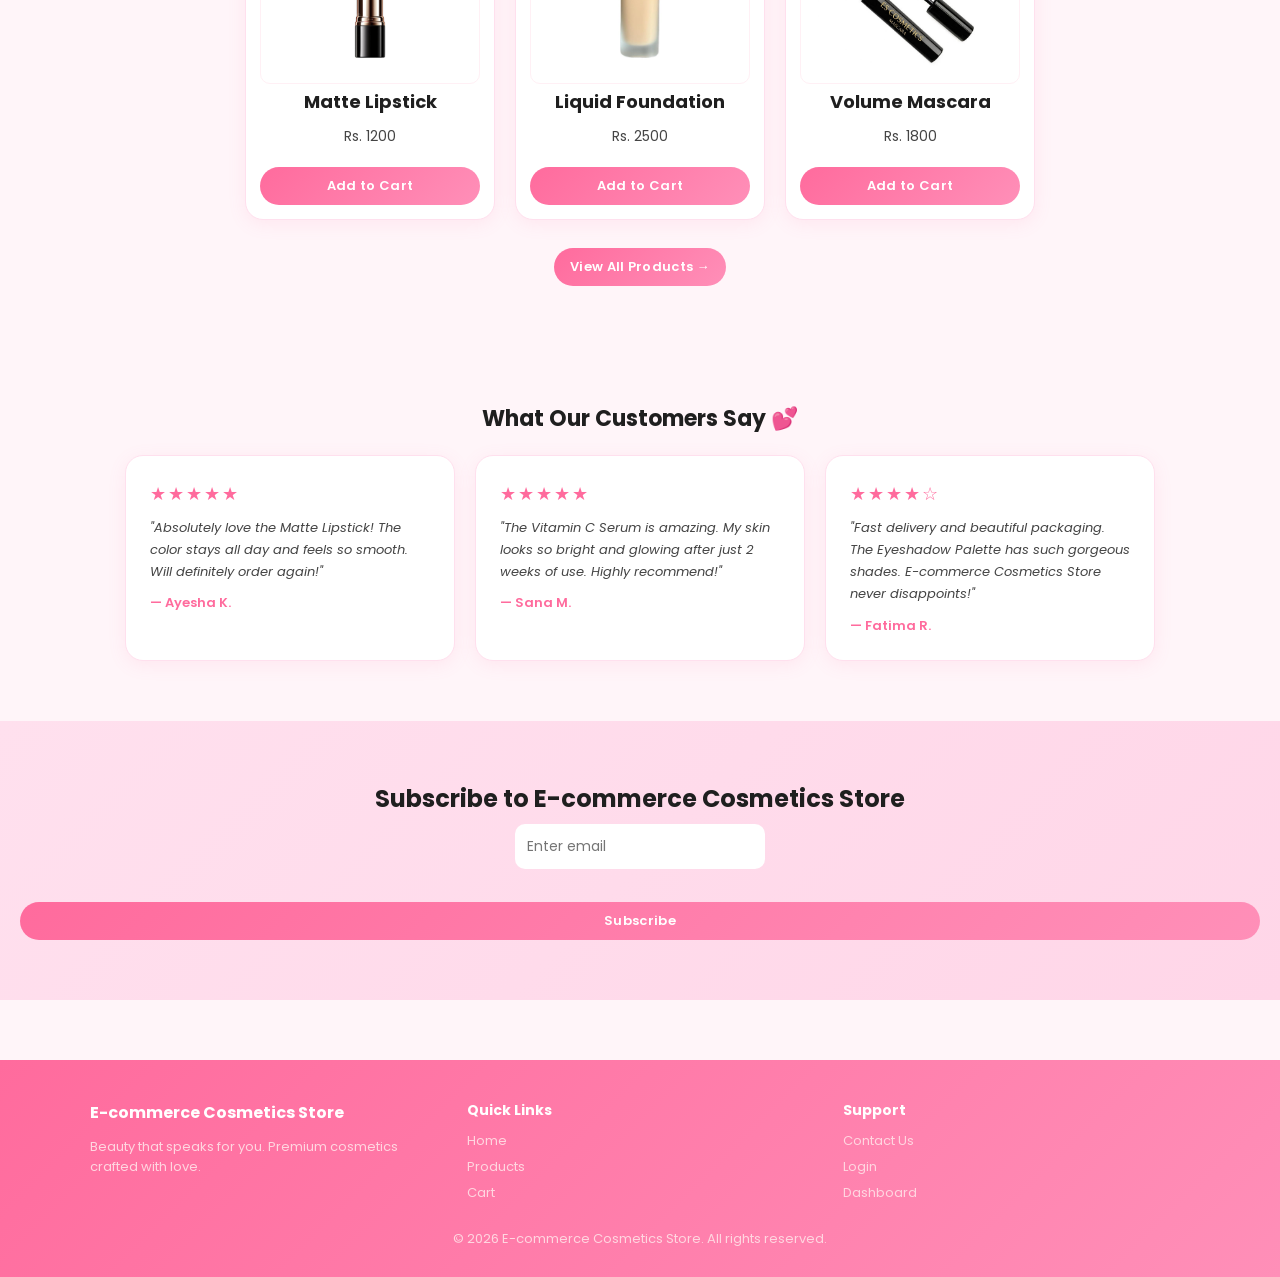
==== commit b6b47b26: "Fix dashboard, cart, inline CSS, flex layout, orders chart" ====
--- a/index.html
+++ b/index.html
@@ -221,4 +221,3 @@
 
  
 
-
--- a/cssFile/globalStyles.css
+++ b/cssFile/globalStyles.css
@@ -1473,3 +1473,39 @@
 
 
 
+
+/* =========================================================
+   HOME PAGE — PRODUCTS SECTION WITH FILTER
+   ========================================================= */
+.home-products-section {
+  max-width: 1100px;
+  margin: 0 auto;
+  padding: 0 20px 40px;
+}
+
+.home-products-section .filter-bar {
+  margin: 16px 0;
+  justify-content: center;
+}
+
+.home-products-section .filter-btn {
+  padding: 9px 20px;
+  border-radius: 25px;
+  font-size: 13px;
+  font-weight: 600;
+  background: white;
+  color: var(--brand-primary-color);
+  border: 2px solid var(--brand-primary-color);
+  width: auto;
+  margin-top: 0;
+  transition: var(--transition);
+}
+
+.home-products-section .filter-btn:hover,
+.home-products-section .filter-btn.active {
+  background: linear-gradient(135deg, #ff6b9d, #ff8fb8);
+  color: white;
+  border-color: transparent;
+  transform: translateY(-2px);
+  box-shadow: 0 6px 16px rgba(255,107,157,0.35);
+}
